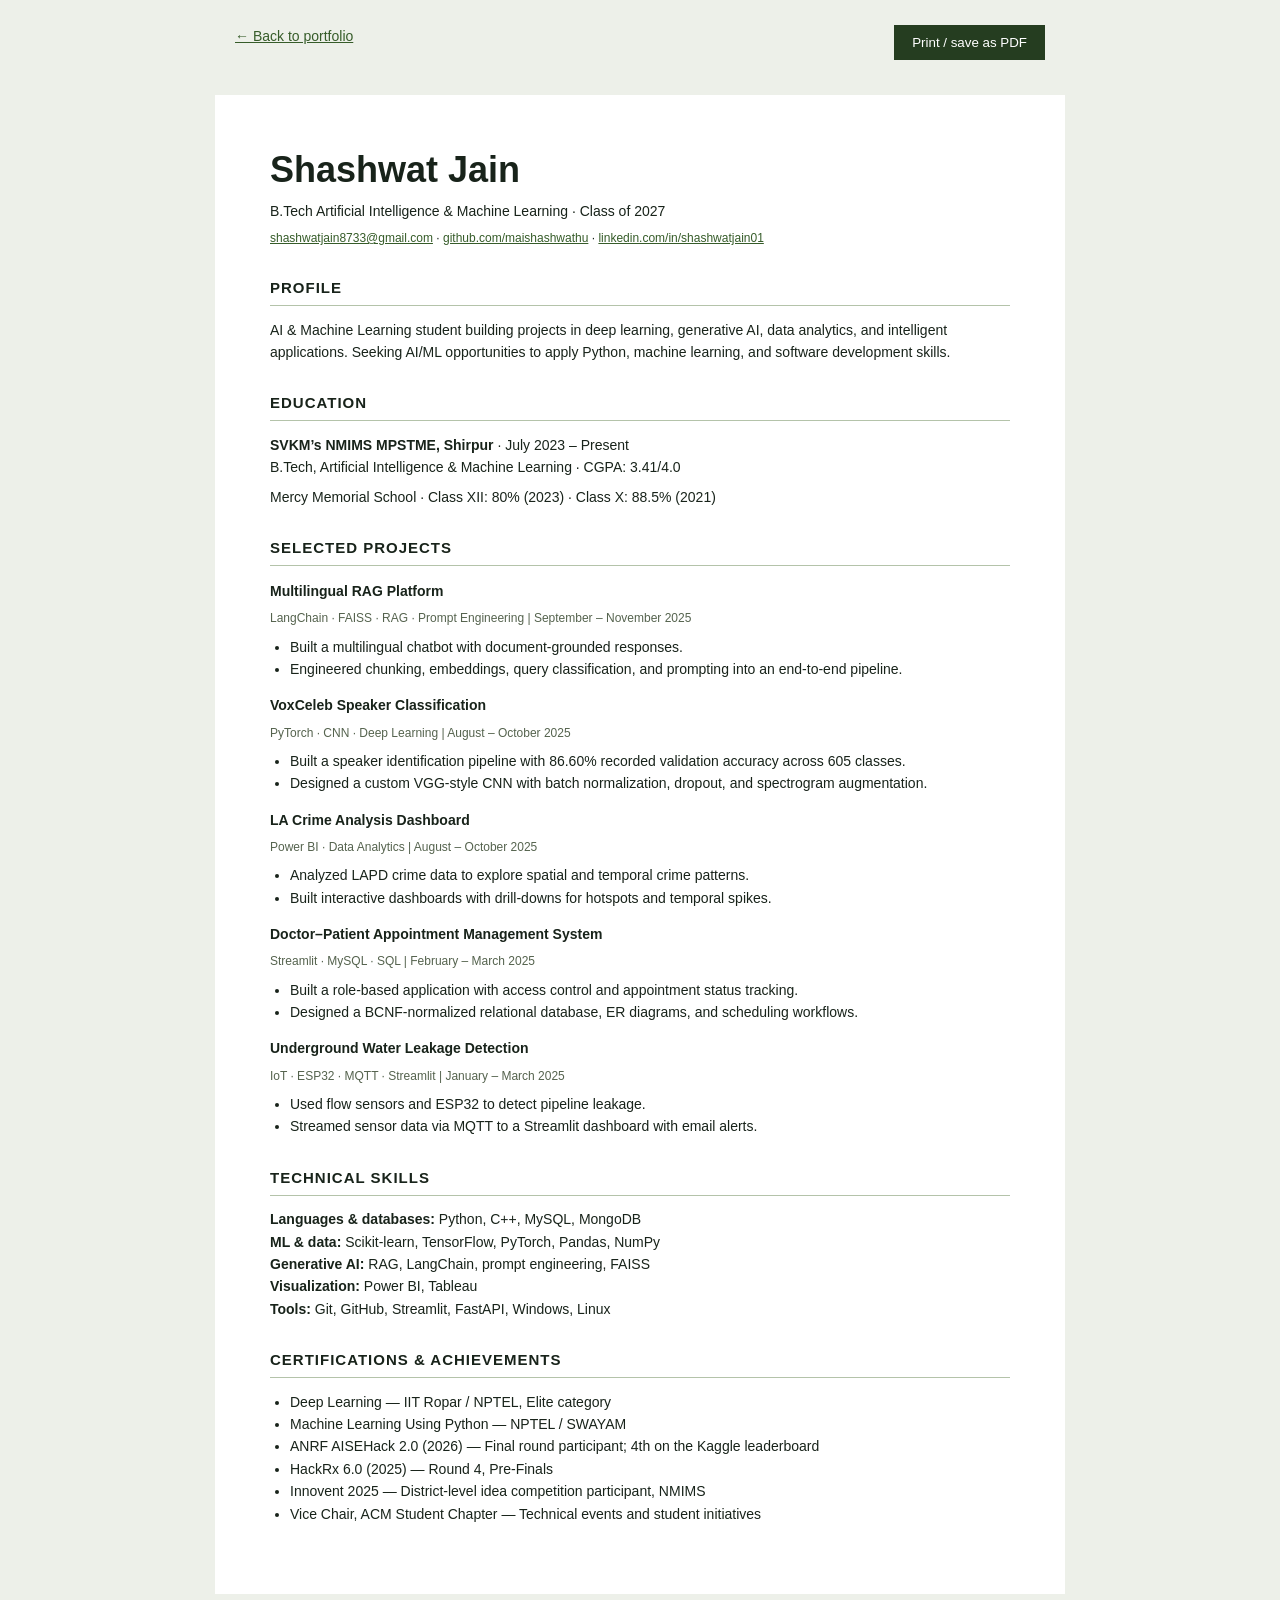
==== resume.html @ c0e5afde "Build chemistry-inspired AI/ML portfolio with project case studies and responsive design" ====
<!doctype html><html lang="en"><head><meta charset="utf-8"><meta name="viewport" content="width=device-width,initial-scale=1"><title>Shashwat Jain — Résumé</title><meta name="description" content="Shashwat Jain's education, projects, technical skills, and achievements."><link rel="icon" href="favicon.svg" type="image/svg+xml"><style>*{box-sizing:border-box}body{font:14px/1.6 Arial,sans-serif;color:#18231a;background:#edf0e9;margin:0}main{max-width:850px;background:white;margin:35px auto;padding:55px}h1{font-size:36px;line-height:1.1;margin:0 0 10px}h2{font-size:15px;text-transform:uppercase;letter-spacing:1px;border-bottom:1px solid #b4c3aa;padding-bottom:5px;margin-top:28px}h3{font-size:14px;margin-bottom:0}p{margin:7px 0}a{color:#365c29}ul{padding-left:20px;margin-top:5px}.toolbar{max-width:850px;margin:25px auto;display:flex;justify-content:space-between;padding:0 20px}button{background:#253d20;color:white;border:0;padding:10px 18px;cursor:pointer}.muted{color:#55634e;font-size:12px}.contact{font-size:12px;overflow-wrap:anywhere}@media(max-width:600px){main{margin:0;padding:28px}h1{font-size:30px}}@media print{body{background:white;font-size:10px;line-height:1.4}.toolbar{display:none}main{margin:0;padding:0;max-width:none}h1{font-size:27px}h2{margin-top:16px;font-size:12px}h3{font-size:11px}.muted,.contact{font-size:10px}a{color:inherit;text-decoration:none}article{break-inside:avoid}@page{margin:15mm}}</style></head><body><div class="toolbar"><a href="index.html">← Back to portfolio</a><button onclick="window.print()">Print / save as PDF</button></div><main><h1>Shashwat Jain</h1><p>B.Tech Artificial Intelligence & Machine Learning · Class of 2027</p><p class="contact"><a href="mailto:shashwatjain8733@gmail.com">shashwatjain8733@gmail.com</a> · <a href="https://github.com/maishashwathu">github.com/maishashwathu</a> · <a href="https://www.linkedin.com/in/shashwatjain01/">linkedin.com/in/shashwatjain01</a></p><h2>Profile</h2><p>AI & Machine Learning student building projects in deep learning, generative AI, data analytics, and intelligent applications. Seeking AI/ML opportunities to apply Python, machine learning, and software development skills.</p><h2>Education</h2><p><strong>SVKM’s NMIMS MPSTME, Shirpur</strong> · July 2023 – Present<br>B.Tech, Artificial Intelligence & Machine Learning · CGPA: 3.41/4.0</p><p>Mercy Memorial School · Class XII: 80% (2023) · Class X: 88.5% (2021)</p><h2>Selected projects</h2><article><h3>Multilingual RAG Platform</h3><p class="muted">LangChain · FAISS · RAG · Prompt Engineering | September – November 2025</p><ul><li>Built a multilingual chatbot with document-grounded responses.</li><li>Engineered chunking, embeddings, query classification, and prompting into an end-to-end pipeline.</li></ul></article><article><h3>VoxCeleb Speaker Classification</h3><p class="muted">PyTorch · CNN · Deep Learning | August – October 2025</p><ul><li>Built a speaker identification pipeline with 86.60% recorded validation accuracy across 605 classes.</li><li>Designed a custom VGG-style CNN with batch normalization, dropout, and spectrogram augmentation.</li></ul></article><article><h3>LA Crime Analysis Dashboard</h3><p class="muted">Power BI · Data Analytics | August – October 2025</p><ul><li>Analyzed LAPD crime data to explore spatial and temporal crime patterns.</li><li>Built interactive dashboards with drill-downs for hotspots and temporal spikes.</li></ul></article><article><h3>Doctor–Patient Appointment Management System</h3><p class="muted">Streamlit · MySQL · SQL | February – March 2025</p><ul><li>Built a role-based application with access control and appointment status tracking.</li><li>Designed a BCNF-normalized relational database, ER diagrams, and scheduling workflows.</li></ul></article><article><h3>Underground Water Leakage Detection</h3><p class="muted">IoT · ESP32 · MQTT · Streamlit | January – March 2025</p><ul><li>Used flow sensors and ESP32 to detect pipeline leakage.</li><li>Streamed sensor data via MQTT to a Streamlit dashboard with email alerts.</li></ul></article><h2>Technical skills</h2><p><strong>Languages & databases:</strong> Python, C++, MySQL, MongoDB<br><strong>ML & data:</strong> Scikit-learn, TensorFlow, PyTorch, Pandas, NumPy<br><strong>Generative AI:</strong> RAG, LangChain, prompt engineering, FAISS<br><strong>Visualization:</strong> Power BI, Tableau<br><strong>Tools:</strong> Git, GitHub, Streamlit, FastAPI, Windows, Linux</p><h2>Certifications & achievements</h2><ul><li>Deep Learning — IIT Ropar / NPTEL, Elite category</li><li>Machine Learning Using Python — NPTEL / SWAYAM</li><li>ANRF AISEHack 2.0 (2026) — Final round participant; 4th on the Kaggle leaderboard</li><li>HackRx 6.0 (2025) — Round 4, Pre-Finals</li><li>Innovent 2025 — District-level idea competition participant, NMIMS</li><li>Vice Chair, ACM Student Chapter — Technical events and student initiatives</li></ul></main></body></html>
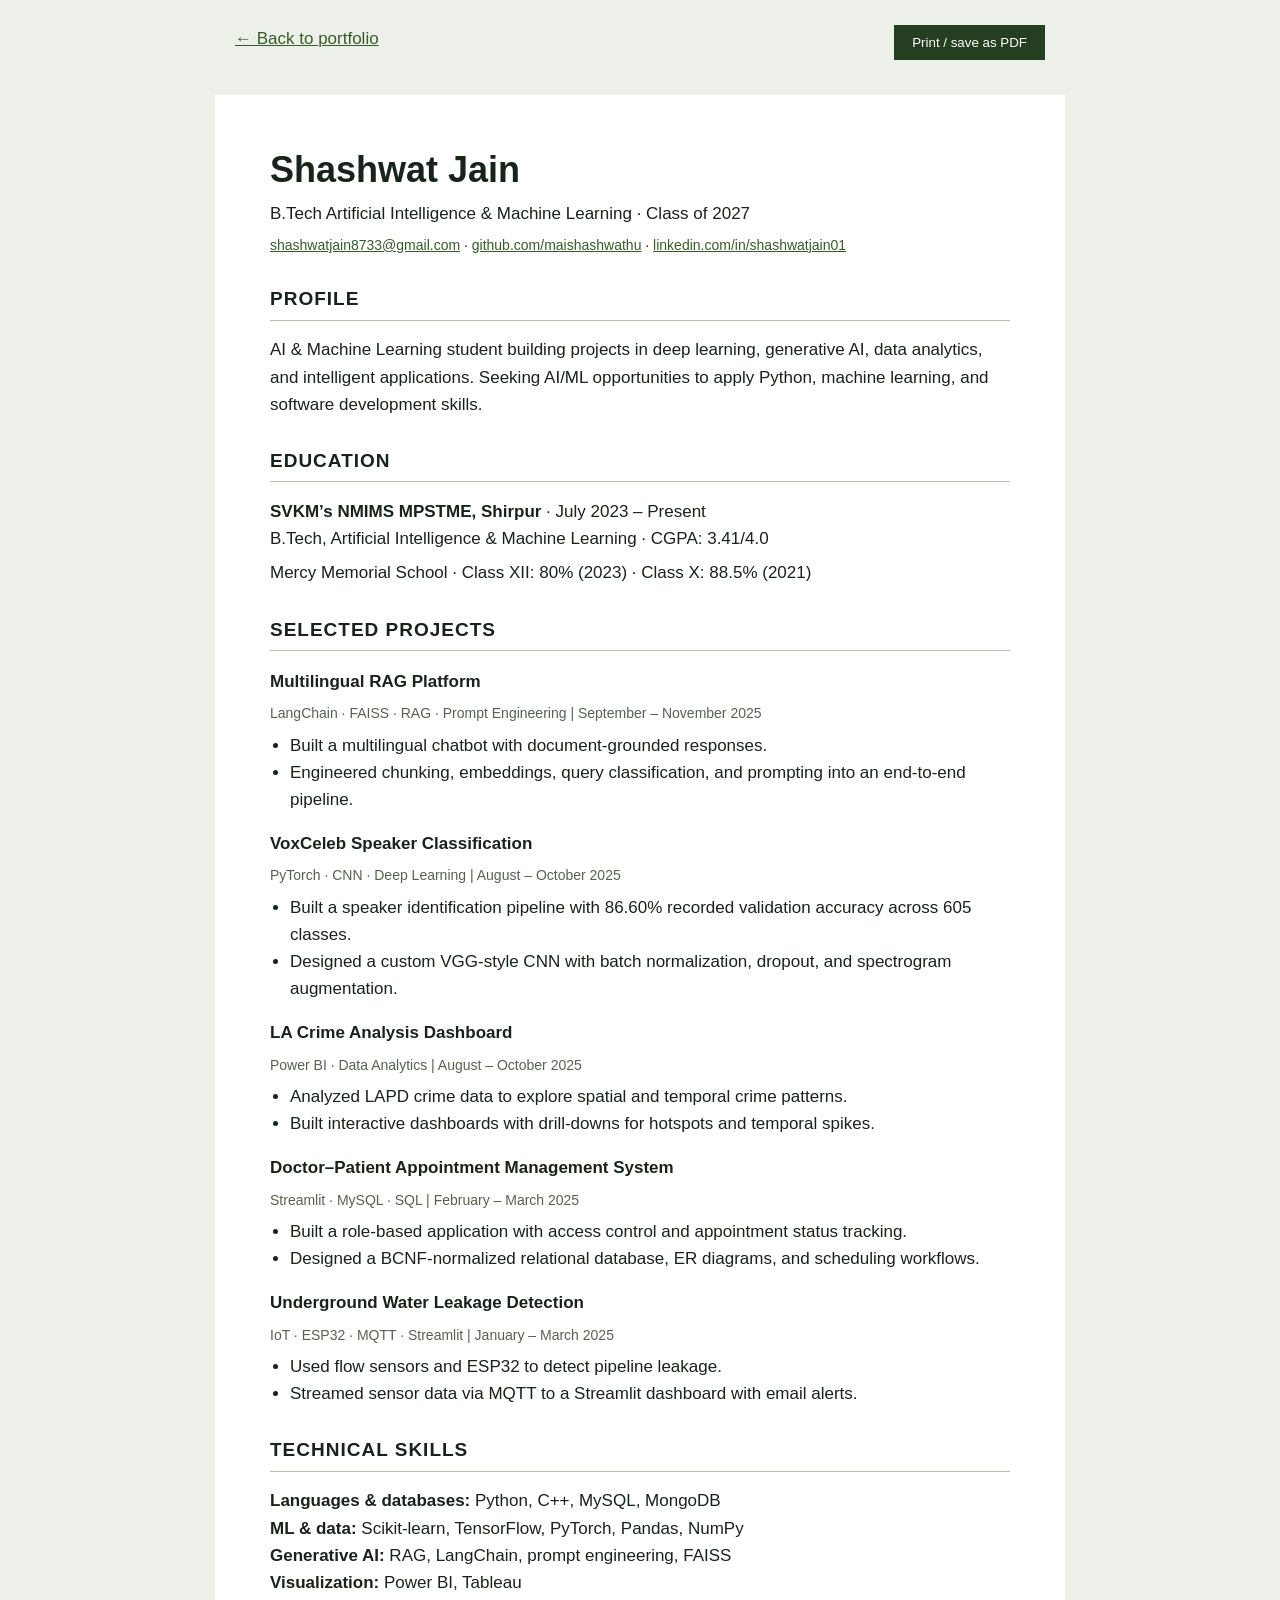
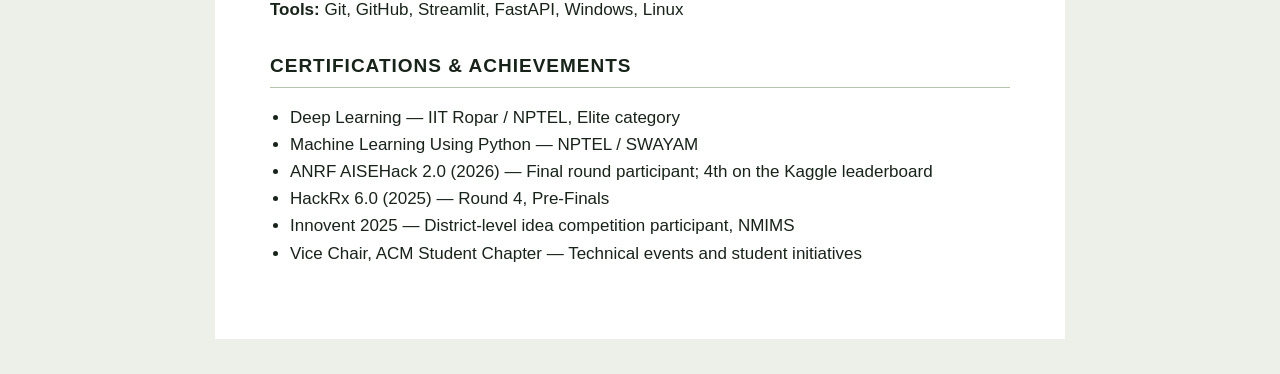
==== commit 49884167: "Reimagine portfolio as interactive GTA V-inspired Story Mode" ====
--- a/resume.html
+++ b/resume.html
@@ -1 +1,2 @@
-<!doctype html><html lang="en"><head><meta charset="utf-8"><meta name="viewport" content="width=device-width,initial-scale=1"><title>Shashwat Jain — Résumé</title><meta name="description" content="Shashwat Jain's education, projects, technical skills, and achievements."><link rel="icon" href="favicon.svg" type="image/svg+xml"><style>*{box-sizing:border-box}body{font:14px/1.6 Arial,sans-serif;color:#18231a;background:#edf0e9;margin:0}main{max-width:850px;background:white;margin:35px auto;padding:55px}h1{font-size:36px;line-height:1.1;margin:0 0 10px}h2{font-size:15px;text-transform:uppercase;letter-spacing:1px;border-bottom:1px solid #b4c3aa;padding-bottom:5px;margin-top:28px}h3{font-size:14px;margin-bottom:0}p{margin:7px 0}a{color:#365c29}ul{padding-left:20px;margin-top:5px}.toolbar{max-width:850px;margin:25px auto;display:flex;justify-content:space-between;padding:0 20px}button{background:#253d20;color:white;border:0;padding:10px 18px;cursor:pointer}.muted{color:#55634e;font-size:12px}.contact{font-size:12px;overflow-wrap:anywhere}@media(max-width:600px){main{margin:0;padding:28px}h1{font-size:30px}}@media print{body{background:white;font-size:10px;line-height:1.4}.toolbar{display:none}main{margin:0;padding:0;max-width:none}h1{font-size:27px}h2{margin-top:16px;font-size:12px}h3{font-size:11px}.muted,.contact{font-size:10px}a{color:inherit;text-decoration:none}article{break-inside:avoid}@page{margin:15mm}}</style></head><body><div class="toolbar"><a href="index.html">← Back to portfolio</a><button onclick="window.print()">Print / save as PDF</button></div><main><h1>Shashwat Jain</h1><p>B.Tech Artificial Intelligence & Machine Learning · Class of 2027</p><p class="contact"><a href="mailto:shashwatjain8733@gmail.com">shashwatjain8733@gmail.com</a> · <a href="https://github.com/maishashwathu">github.com/maishashwathu</a> · <a href="https://www.linkedin.com/in/shashwatjain01/">linkedin.com/in/shashwatjain01</a></p><h2>Profile</h2><p>AI & Machine Learning student building projects in deep learning, generative AI, data analytics, and intelligent applications. Seeking AI/ML opportunities to apply Python, machine learning, and software development skills.</p><h2>Education</h2><p><strong>SVKM’s NMIMS MPSTME, Shirpur</strong> · July 2023 – Present<br>B.Tech, Artificial Intelligence & Machine Learning · CGPA: 3.41/4.0</p><p>Mercy Memorial School · Class XII: 80% (2023) · Class X: 88.5% (2021)</p><h2>Selected projects</h2><article><h3>Multilingual RAG Platform</h3><p class="muted">LangChain · FAISS · RAG · Prompt Engineering | September – November 2025</p><ul><li>Built a multilingual chatbot with document-grounded responses.</li><li>Engineered chunking, embeddings, query classification, and prompting into an end-to-end pipeline.</li></ul></article><article><h3>VoxCeleb Speaker Classification</h3><p class="muted">PyTorch · CNN · Deep Learning | August – October 2025</p><ul><li>Built a speaker identification pipeline with 86.60% recorded validation accuracy across 605 classes.</li><li>Designed a custom VGG-style CNN with batch normalization, dropout, and spectrogram augmentation.</li></ul></article><article><h3>LA Crime Analysis Dashboard</h3><p class="muted">Power BI · Data Analytics | August – October 2025</p><ul><li>Analyzed LAPD crime data to explore spatial and temporal crime patterns.</li><li>Built interactive dashboards with drill-downs for hotspots and temporal spikes.</li></ul></article><article><h3>Doctor–Patient Appointment Management System</h3><p class="muted">Streamlit · MySQL · SQL | February – March 2025</p><ul><li>Built a role-based application with access control and appointment status tracking.</li><li>Designed a BCNF-normalized relational database, ER diagrams, and scheduling workflows.</li></ul></article><article><h3>Underground Water Leakage Detection</h3><p class="muted">IoT · ESP32 · MQTT · Streamlit | January – March 2025</p><ul><li>Used flow sensors and ESP32 to detect pipeline leakage.</li><li>Streamed sensor data via MQTT to a Streamlit dashboard with email alerts.</li></ul></article><h2>Technical skills</h2><p><strong>Languages & databases:</strong> Python, C++, MySQL, MongoDB<br><strong>ML & data:</strong> Scikit-learn, TensorFlow, PyTorch, Pandas, NumPy<br><strong>Generative AI:</strong> RAG, LangChain, prompt engineering, FAISS<br><strong>Visualization:</strong> Power BI, Tableau<br><strong>Tools:</strong> Git, GitHub, Streamlit, FastAPI, Windows, Linux</p><h2>Certifications & achievements</h2><ul><li>Deep Learning — IIT Ropar / NPTEL, Elite category</li><li>Machine Learning Using Python — NPTEL / SWAYAM</li><li>ANRF AISEHack 2.0 (2026) — Final round participant; 4th on the Kaggle leaderboard</li><li>HackRx 6.0 (2025) — Round 4, Pre-Finals</li><li>Innovent 2025 — District-level idea competition participant, NMIMS</li><li>Vice Chair, ACM Student Chapter — Technical events and student initiatives</li></ul></main></body></html>
+<!doctype html><html lang="en"><head><meta charset="utf-8"><meta name="viewport" content="width=device-width,initial-scale=1"><title>Shashwat Jain — Résumé</title><meta name="description" content="Shashwat Jain's education, projects, technical skills, and achievements."><link rel="icon" href="favicon.svg" type="image/svg+xml"><style>*{box-sizing:border-box}body{font:17px/1.6 Arial,sans-serif;color:#18231a;background:#edf0e9;margin:0}main{max-width:850px;background:white;margin:35px auto;padding:55px}h1{font-size:36px;line-height:1.1;margin:0 0 10px}h2{font-size:19px;text-transform:uppercase;letter-spacing:1px;border-bottom:1px solid #b4c3aa;padding-bottom:5px;margin-top:28px}h3{font-size:17px;margin-bottom:0}p{margin:7px 0}a{color:#365c29}ul{padding-left:20px;margin-top:5px}.toolbar{max-width:850px;margin:25px auto;display:flex;justify-content:space-between;padding:0 20px}button{background:#253d20;color:white;border:0;padding:10px 18px;cursor:pointer}.muted{color:#55634e;font-size:14px}.contact{font-size:14px;overflow-wrap:anywhere}@media(max-width:600px){main{margin:0;padding:28px}h1{font-size:30px}}@media print{body{background:white;font-size:10px;line-height:1.4}.toolbar{display:none}main{margin:0;padding:0;max-width:none}h1{font-size:27px}h2{margin-top:16px;font-size:14px}h3{font-size:11px}.muted,.contact{font-size:10px}a{color:inherit;text-decoration:none}article{break-inside:avoid}@page{margin:15mm}}</style></head><body><div class="toolbar"><a href="index.html">← Back to portfolio</a><button onclick="window.print()">Print / save as PDF</button></div><main><h1>Shashwat Jain</h1><p>B.Tech Artificial Intelligence & Machine Learning · Class of 2027</p><p class="contact"><a href="mailto:shashwatjain8733@gmail.com">shashwatjain8733@gmail.com</a> · <a href="https://github.com/maishashwathu">github.com/maishashwathu</a> · <a href="https://www.linkedin.com/in/shashwatjain01/">linkedin.com/in/shashwatjain01</a></p><h2>Profile</h2><p>AI & Machine Learning student building projects in deep learning, generative AI, data analytics, and intelligent applications. Seeking AI/ML opportunities to apply Python, machine learning, and software development skills.</p><h2>Education</h2><p><strong>SVKM’s NMIMS MPSTME, Shirpur</strong> · July 2023 – Present<br>B.Tech, Artificial Intelligence & Machine Learning · CGPA: 3.41/4.0</p><p>Mercy Memorial School · Class XII: 80% (2023) · Class X: 88.5% (2021)</p><h2>Selected projects</h2><article><h3>Multilingual RAG Platform</h3><p class="muted">LangChain · FAISS · RAG · Prompt Engineering | September – November 2025</p><ul><li>Built a multilingual chatbot with document-grounded responses.</li><li>Engineered chunking, embeddings, query classification, and prompting into an end-to-end pipeline.</li></ul></article><article><h3>VoxCeleb Speaker Classification</h3><p class="muted">PyTorch · CNN · Deep Learning | August – October 2025</p><ul><li>Built a speaker identification pipeline with 86.60% recorded validation accuracy across 605 classes.</li><li>Designed a custom VGG-style CNN with batch normalization, dropout, and spectrogram augmentation.</li></ul></article><article><h3>LA Crime Analysis Dashboard</h3><p class="muted">Power BI · Data Analytics | August – October 2025</p><ul><li>Analyzed LAPD crime data to explore spatial and temporal crime patterns.</li><li>Built interactive dashboards with drill-downs for hotspots and temporal spikes.</li></ul></article><article><h3>Doctor–Patient Appointment Management System</h3><p class="muted">Streamlit · MySQL · SQL | February – March 2025</p><ul><li>Built a role-based application with access control and appointment status tracking.</li><li>Designed a BCNF-normalized relational database, ER diagrams, and scheduling workflows.</li></ul></article><article><h3>Underground Water Leakage Detection</h3><p class="muted">IoT · ESP32 · MQTT · Streamlit | January – March 2025</p><ul><li>Used flow sensors and ESP32 to detect pipeline leakage.</li><li>Streamed sensor data via MQTT to a Streamlit dashboard with email alerts.</li></ul></article><h2>Technical skills</h2><p><strong>Languages & databases:</strong> Python, C++, MySQL, MongoDB<br><strong>ML & data:</strong> Scikit-learn, TensorFlow, PyTorch, Pandas, NumPy<br><strong>Generative AI:</strong> RAG, LangChain, prompt engineering, FAISS<br><strong>Visualization:</strong> Power BI, Tableau<br><strong>Tools:</strong> Git, GitHub, Streamlit, FastAPI, Windows, Linux</p><h2>Certifications & achievements</h2><ul><li>Deep Learning — IIT Ropar / NPTEL, Elite category</li><li>Machine Learning Using Python — NPTEL / SWAYAM</li><li>ANRF AISEHack 2.0 (2026) — Final round participant; 4th on the Kaggle leaderboard</li><li>HackRx 6.0 (2025) — Round 4, Pre-Finals</li><li>Innovent 2025 — District-level idea competition participant, NMIMS</li><li>Vice Chair, ACM Student Chapter — Technical events and student initiatives</li></ul></main></body></html>
+
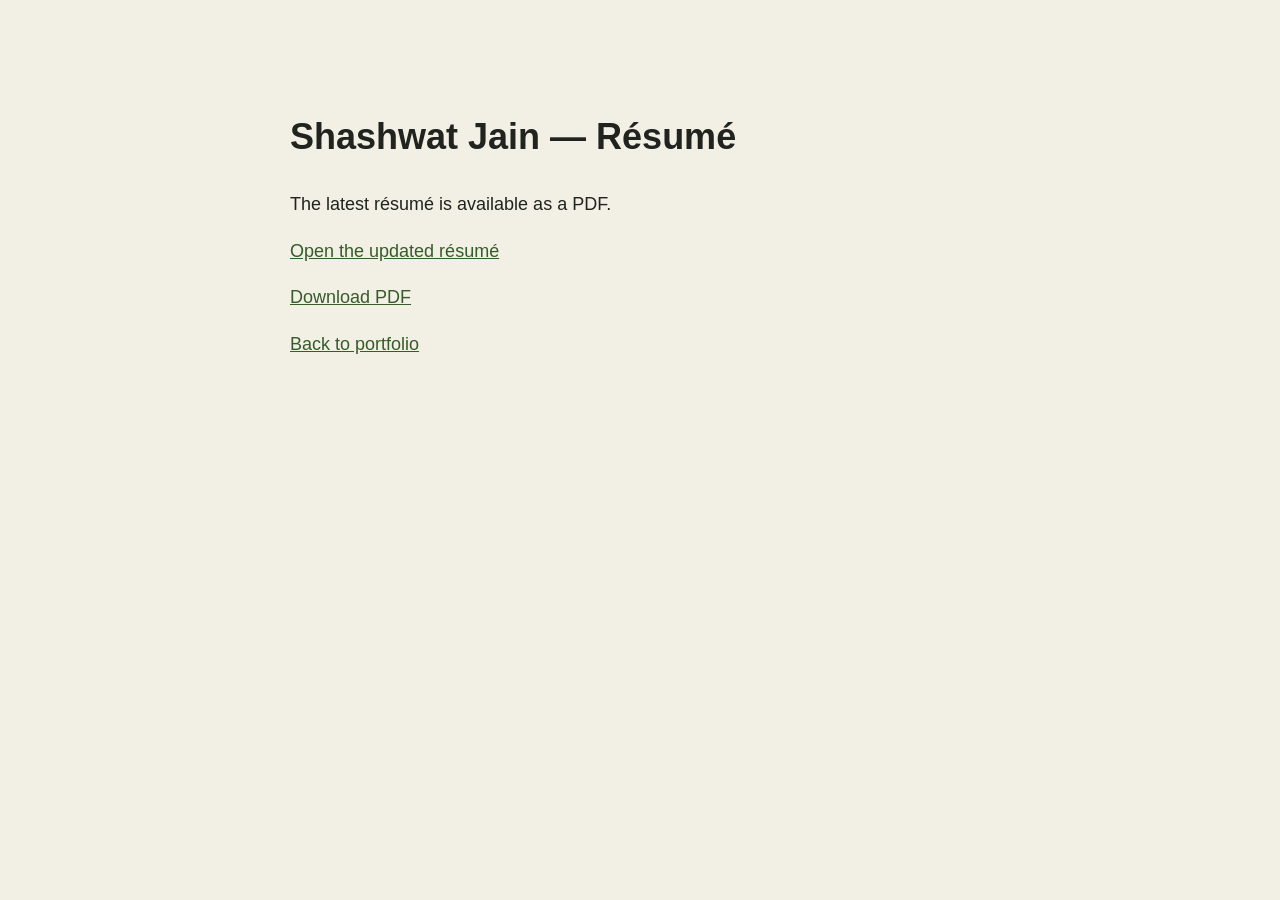
==== commit 8813b2ca: "Publish updated November resume and feature quantization and ESG work" ====
--- a/resume.html
+++ b/resume.html
@@ -1,2 +1 @@
-<!doctype html><html lang="en"><head><meta charset="utf-8"><meta name="viewport" content="width=device-width,initial-scale=1"><title>Shashwat Jain — Résumé</title><meta name="description" content="Shashwat Jain's education, projects, technical skills, and achievements."><link rel="icon" href="favicon.svg" type="image/svg+xml"><style>*{box-sizing:border-box}body{font:17px/1.6 Arial,sans-serif;color:#18231a;background:#edf0e9;margin:0}main{max-width:850px;background:white;margin:35px auto;padding:55px}h1{font-size:36px;line-height:1.1;margin:0 0 10px}h2{font-size:19px;text-transform:uppercase;letter-spacing:1px;border-bottom:1px solid #b4c3aa;padding-bottom:5px;margin-top:28px}h3{font-size:17px;margin-bottom:0}p{margin:7px 0}a{color:#365c29}ul{padding-left:20px;margin-top:5px}.toolbar{max-width:850px;margin:25px auto;display:flex;justify-content:space-between;padding:0 20px}button{background:#253d20;color:white;border:0;padding:10px 18px;cursor:pointer}.muted{color:#55634e;font-size:14px}.contact{font-size:14px;overflow-wrap:anywhere}@media(max-width:600px){main{margin:0;padding:28px}h1{font-size:30px}}@media print{body{background:white;font-size:10px;line-height:1.4}.toolbar{display:none}main{margin:0;padding:0;max-width:none}h1{font-size:27px}h2{margin-top:16px;font-size:14px}h3{font-size:11px}.muted,.contact{font-size:10px}a{color:inherit;text-decoration:none}article{break-inside:avoid}@page{margin:15mm}}</style></head><body><div class="toolbar"><a href="index.html">← Back to portfolio</a><button onclick="window.print()">Print / save as PDF</button></div><main><h1>Shashwat Jain</h1><p>B.Tech Artificial Intelligence & Machine Learning · Class of 2027</p><p class="contact"><a href="mailto:shashwatjain8733@gmail.com">shashwatjain8733@gmail.com</a> · <a href="https://github.com/maishashwathu">github.com/maishashwathu</a> · <a href="https://www.linkedin.com/in/shashwatjain01/">linkedin.com/in/shashwatjain01</a></p><h2>Profile</h2><p>AI & Machine Learning student building projects in deep learning, generative AI, data analytics, and intelligent applications. Seeking AI/ML opportunities to apply Python, machine learning, and software development skills.</p><h2>Education</h2><p><strong>SVKM’s NMIMS MPSTME, Shirpur</strong> · July 2023 – Present<br>B.Tech, Artificial Intelligence & Machine Learning · CGPA: 3.41/4.0</p><p>Mercy Memorial School · Class XII: 80% (2023) · Class X: 88.5% (2021)</p><h2>Selected projects</h2><article><h3>Multilingual RAG Platform</h3><p class="muted">LangChain · FAISS · RAG · Prompt Engineering | September – November 2025</p><ul><li>Built a multilingual chatbot with document-grounded responses.</li><li>Engineered chunking, embeddings, query classification, and prompting into an end-to-end pipeline.</li></ul></article><article><h3>VoxCeleb Speaker Classification</h3><p class="muted">PyTorch · CNN · Deep Learning | August – October 2025</p><ul><li>Built a speaker identification pipeline with 86.60% recorded validation accuracy across 605 classes.</li><li>Designed a custom VGG-style CNN with batch normalization, dropout, and spectrogram augmentation.</li></ul></article><article><h3>LA Crime Analysis Dashboard</h3><p class="muted">Power BI · Data Analytics | August – October 2025</p><ul><li>Analyzed LAPD crime data to explore spatial and temporal crime patterns.</li><li>Built interactive dashboards with drill-downs for hotspots and temporal spikes.</li></ul></article><article><h3>Doctor–Patient Appointment Management System</h3><p class="muted">Streamlit · MySQL · SQL | February – March 2025</p><ul><li>Built a role-based application with access control and appointment status tracking.</li><li>Designed a BCNF-normalized relational database, ER diagrams, and scheduling workflows.</li></ul></article><article><h3>Underground Water Leakage Detection</h3><p class="muted">IoT · ESP32 · MQTT · Streamlit | January – March 2025</p><ul><li>Used flow sensors and ESP32 to detect pipeline leakage.</li><li>Streamed sensor data via MQTT to a Streamlit dashboard with email alerts.</li></ul></article><h2>Technical skills</h2><p><strong>Languages & databases:</strong> Python, C++, MySQL, MongoDB<br><strong>ML & data:</strong> Scikit-learn, TensorFlow, PyTorch, Pandas, NumPy<br><strong>Generative AI:</strong> RAG, LangChain, prompt engineering, FAISS<br><strong>Visualization:</strong> Power BI, Tableau<br><strong>Tools:</strong> Git, GitHub, Streamlit, FastAPI, Windows, Linux</p><h2>Certifications & achievements</h2><ul><li>Deep Learning — IIT Ropar / NPTEL, Elite category</li><li>Machine Learning Using Python — NPTEL / SWAYAM</li><li>ANRF AISEHack 2.0 (2026) — Final round participant; 4th on the Kaggle leaderboard</li><li>HackRx 6.0 (2025) — Round 4, Pre-Finals</li><li>Innovent 2025 — District-level idea competition participant, NMIMS</li><li>Vice Chair, ACM Student Chapter — Technical events and student initiatives</li></ul></main></body></html>
-
+<!doctype html><html lang="en"><head><meta charset="utf-8"><meta name="viewport" content="width=device-width,initial-scale=1"><meta http-equiv="refresh" content="0;url=assets/NM_SJ_Resume.pdf?v=20261103"><title>Shashwat Jain — Updated Résumé</title><style>body{max-width:700px;margin:60px auto;padding:24px;font:18px/1.6 Arial,sans-serif;background:#f2efe5;color:#20231e}a{color:#365c29}</style></head><body><h1>Shashwat Jain — Résumé</h1><p>The latest résumé is available as a PDF.</p><p><a href="assets/NM_SJ_Resume.pdf?v=20261103">Open the updated résumé</a></p><p><a href="assets/NM_SJ_Resume.pdf" download>Download PDF</a></p><p><a href="index.html">Back to portfolio</a></p></body></html>
